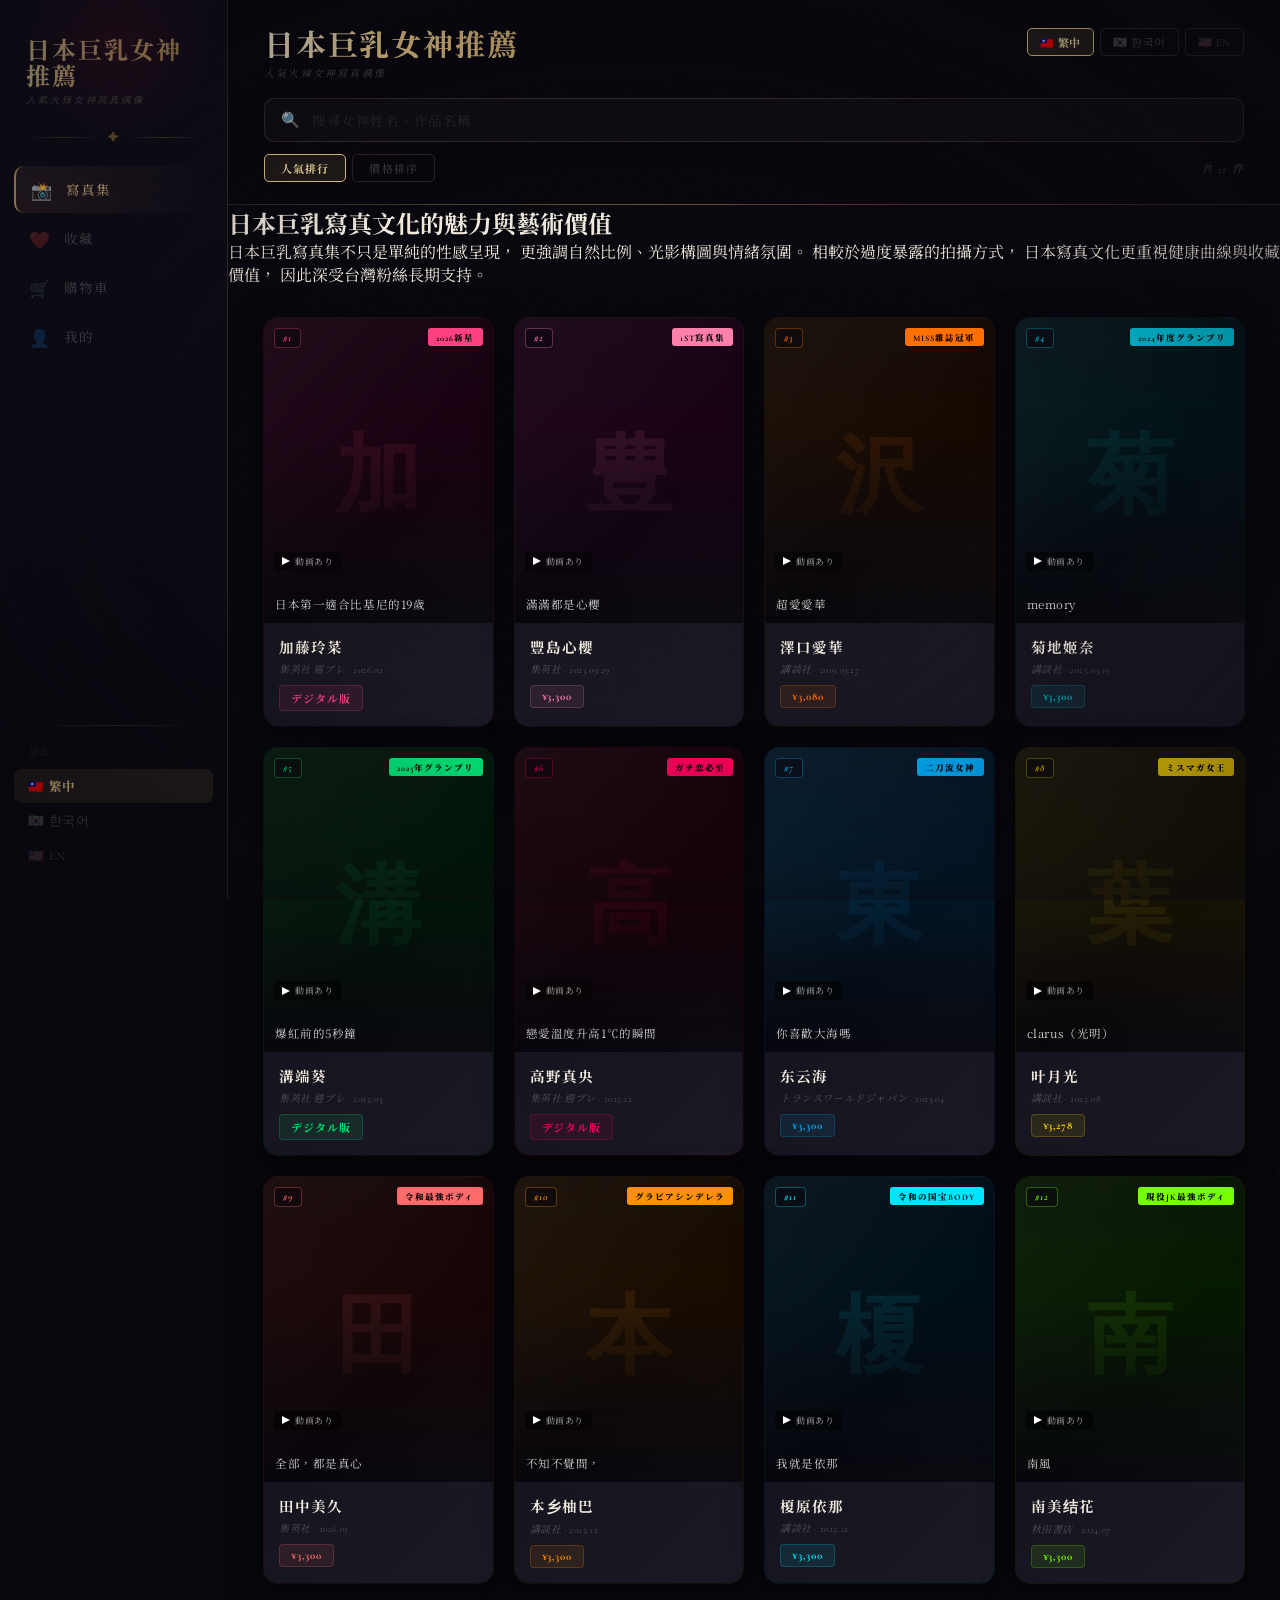
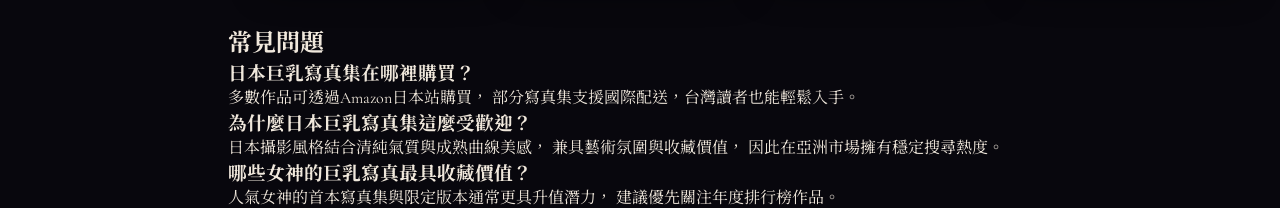
==== gravure_site/index.html @ d5903c80 "Update index.html" ====
<!DOCTYPE html>
<html lang="zh-TW">
<head>
  <meta charset="UTF-8" />
  <meta name="viewport" content="width=device-width, initial-scale=1.0" />
  <title>2026日本巨乳寫真集推薦｜性感曲線與收藏級人氣女神完整解析</title>
  <meta name="description" content="深入解析日本巨乳寫真偶像的性感曲線與攝影風格。精選人氣火辣女神寫真集，包含比基尼造型、限定收藏版與Amazon直購資訊，2026最新推薦。" />
  <meta name="theme-color" content="#08070d" />
  <link rel="preconnect" href="https://fonts.googleapis.com" />
  <link rel="preconnect" href="https://fonts.gstatic.com" crossorigin />
  <link rel="stylesheet" href="css/style.css" />
</head>
<body>

<div class="app-root">

  <!-- ── Sidebar (PC) ──────────────────────────────── -->
  <aside class="app-sidebar" id="sidebar">
    <div class="sidebar-brand">
      <div class="sidebar-logo" id="sb-logo">日本巨乳寫真集推薦2026</div>
      <div class="sidebar-sub"  id="sb-sub">人氣火辣女神寫真偶像</div>
    </div>
    <div class="sidebar-ornament">
      <span class="sidebar-ornament-glyph">✦</span>
    </div>
    <nav class="sidebar-nav" id="sb-nav"></nav>
    <div class="sidebar-divider"></div>
    <div class="sidebar-lang">
      <div class="sidebar-lang-label" id="sb-lang-label">語言</div>
      <div class="sidebar-lang-btns"  id="sb-lang-btns"></div>
    </div>
  </aside>

  <!-- ── Main Column ───────────────────────────────── -->
  <div class="app-main-col">
    <header class="app-header">
      <div class="header-top">
        <div class="header-title-block">
          <h1 class="header-title" id="h-title">2026日本巨乳寫真集深度解析與人氣推薦</h1>
          <p  class="header-sub"   id="h-sub">人氣火辣女神寫真偶像</p>
        </div>
        <div class="header-lang-row" id="h-lang"></div>
      </div>
      <div class="search-box">
        <span class="search-icon">🔍</span>
        <input type="search" id="search-input" class="search-input"
               placeholder="搜尋女神姓名、作品名稱" autocomplete="off" />
        <button class="search-clear" id="search-clear" style="display:none" aria-label="Clear">✕</button>
      </div>
      <div class="sort-row">
        <div class="sort-btns" id="sort-btns"></div>
        <span class="result-count" id="result-count">共 12 件</span>
      </div>
    </header>
    <main>
      <!-- ▼ フェチ解説導入ブロック ▼ -->
      <section class="intro-fetish">
        <h2>日本巨乳寫真文化的魅力與藝術價值</h2>
        <p>
          日本巨乳寫真集不只是單純的性感呈現，
          更強調自然比例、光影構圖與情緒氛圍。
          相較於過度暴露的拍攝方式，
          日本寫真文化更重視健康曲線與收藏價值，
          因此深受台灣粉絲長期支持。
        </p>
      </section>
      <div class="card-grid" id="card-grid"></div>
      <!-- ▼ FAQ SEOブロック ▼ -->
      <section class="faq-section">
        <h2>常見問題</h2>
    
        <h3>日本巨乳寫真集在哪裡購買？</h3>
        <p>
          多數作品可透過Amazon日本站購買，
          部分寫真集支援國際配送，台灣讀者也能輕鬆入手。
        </p>
    
        <h3>為什麼日本巨乳寫真集這麼受歡迎？</h3>
        <p>
          日本攝影風格結合清純氣質與成熟曲線美感，
          兼具藝術氛圍與收藏價值，
          因此在亞洲市場擁有穩定搜尋熱度。
        </p>
    
        <h3>哪些女神的巨乳寫真最具收藏價值？</h3>
        <p>
          人氣女神的首本寫真集與限定版本通常更具升值潛力，
          建議優先關注年度排行榜作品。
        </p>
    
      </section>
    </main>
  </div>

  <!-- ── Tab bar (Mobile) ──────────────────────────── -->
  <nav class="app-tabbar" id="tabbar"></nav>

</div><!-- /.app-root -->


<!-- ── Detail Modal ──────────────────────────────────────────────── -->
<div class="modal-overlay" id="modal-overlay" role="dialog" aria-modal="true">
  <div class="modal-sheet" id="modal-sheet">

    <div class="modal-left" id="modal-left">
      <button class="modal-close-btn" id="modal-close-btn" aria-label="Close">✕</button>
      <div class="modal-handle"><div class="modal-handle-bar"></div></div>
      <div class="modal-hero">
        <div class="modal-hero-fallback" id="modal-hero-fallback">
          <span class="modal-hero-fallback-char" id="modal-hero-fallback-char"></span>
        </div>
        <img class="modal-hero-img" id="modal-hero-img" src="" alt="" />
        <div class="modal-hero-grad"></div>
        <div class="modal-hero-info">
          <div class="modal-tag-badge"  id="modal-tag-badge"></div>
          <div class="modal-title-main" id="modal-title-main"></div>
          <div class="modal-name-sub"   id="modal-name-sub"></div>
        </div>
      </div>
    </div>

    <div class="modal-right" id="modal-right">
      <div class="modal-body-content">
        <div class="modal-accent-line" id="modal-accent-line"></div>
        <div class="cta-area" id="modal-cta"></div>
        <div style="margin:0 0 14px">
          <div class="modal-section-label" id="modal-yt-label-text">📹 幕後花絮影片</div>
          <div class="yt-thumb-card" id="yt-thumb-card" role="button" tabindex="0">
            <img id="yt-thumb-img" src="" alt="YouTube thumbnail" />
            <div class="yt-overlay-dark"></div>
            <div class="yt-play-center">
              <div class="yt-play-circle" id="yt-play-circle">
                <svg width="28" height="28" viewBox="0 0 24 24" fill="white" style="margin-left:4px">
                  <path d="M8 5v14l11-7z"/>
                </svg>
              </div>
            </div>
            <div class="yt-red-badge">
              <svg width="13" height="9" viewBox="0 0 24 17" fill="white">
                <path d="M23.5 2.5s-.3-1.9-1.1-2.7c-1.1-1.1-2.3-1.1-2.8-1.2C16.6-.1 12 0 12 0S7.4-.1 4.4.6C3.9.7 2.7.7 1.6 1.8.8 2.6.5 4.5.5 4.5S.2 6.7.2 8.9v2.1c0 2.2.3 4.4.3 4.4s.3 1.9 1.1 2.7c1.1 1.1 2.5 1.1 3.1 1.2C6.8 19.4 12 19.5 12 19.5s4.6 0 7.6-.8c.5-.1 1.7-.7 2.8-1.8.8-.8 1.1-2.7 1.1-2.7s.3-2.2.3-4.4V7c0-2.2-.3-4.5-.3-4.5zM9.7 13.5V5.4l7.6 4.1-7.6 4z"/>
              </svg>
              ▶ <span id="yt-play-label">再生する</span>
            </div>
            <div class="yt-label-left">📹 メイキング動画</div>
          </div>
        </div>
        <p class="modal-desc" id="modal-desc"></p>
        <div class="details-table" id="modal-details-table"></div>
      </div>
    </div>

  </div>
</div>


<!-- ── YouTube Player Overlay ────────────────────────────────────── -->
<div class="yt-player-overlay" id="yt-player-overlay">
  <div class="yt-player-inner">
    <div class="yt-player-frame" id="yt-player-frame"></div>
  </div>
  <button class="yt-close-btn" id="yt-close-btn">✕ 閉じる</button>
</div>


<!-- ── Scripts: 読み込み順を守る（data → i18n → app） ──────────── -->
<script src="js/data.js"></script>
<script src="js/i18n.js"></script>
<script src="js/app.js"></script>

</body>
</html>
---- gravure_site/css/style.css ----
/* ══════════════════════════════════════════════════════════════════
   GRAVURE COLLECTION — Luxe Sensual Design System
   Aesthetic: Deep Crimson × Obsidian × Champagne Gold
   Tone: High-fashion editorial, velvet dark, breathable tension
   ══════════════════════════════════════════════════════════════════ */

/* ── Google Fonts ──────────────────────────────────────────────────── */
@import url('https://fonts.googleapis.com/css2?family=Cormorant+Garamond:ital,wght@0,300;0,400;0,600;0,700;1,300;1,400;1,600&family=Noto+Serif+TC:wght@300;400;700;900&family=Noto+Sans+KR:wght@300;400;700;900&family=Playfair+Display:ital,wght@0,400;0,700;1,400;1,700&display=swap');

/* ── Design Tokens ─────────────────────────────────────────────────── */
:root {
  /* Core palette */
  --obsidian:    #08070d;
  --void:        #0c0b12;
  --ink:         #111019;
  --ink-lift:    #16141f;
  --velvet:      #1a0a1c;

  /* Gold spectrum */
  --gold-dim:    #6b5530;
  --gold:        #c9a96e;
  --gold-bright: #e8c98a;
  --gold-hot:    #f5dfa0;
  --champagne:   #fef3dc;

  /* Crimson accent */
  --crimson-deep: #5c0a1e;
  --crimson:      #a01832;
  --rose:         #c8254a;
  --blush:        #e03060;

  /* Text */
  --text-primary:   #f0e8dc;
  --text-secondary: rgba(240,232,220,.58);
  --text-muted:     rgba(240,232,220,.28);
  --text-ghost:     rgba(240,232,220,.12);

  /* Surfaces */
  --surface-1: rgba(255,255,255,.028);
  --surface-2: rgba(255,255,255,.05);
  --surface-3: rgba(255,255,255,.08);

  /* Borders */
  --border-gold:   rgba(201,169,110,.18);
  --border-bright: rgba(201,169,110,.45);

  /* Sidebar */
  --sidebar-w: 228px;

  /* Motion */
  --ease-silk: cubic-bezier(.22,1,.36,1);
  --ease-snap: cubic-bezier(.4,0,.2,1);
  --t-fast:   .18s;
  --t-mid:    .32s;
  --t-slow:   .56s;
}

/* ── Reset ─────────────────────────────────────────────────────────── */
*, *::before, *::after { box-sizing: border-box; margin: 0; padding: 0; }
html { scroll-behavior: smooth; -webkit-text-size-adjust: 100%; }
body {
  min-height: 100dvh;
  background: var(--obsidian);
  color: var(--text-primary);
  font-family: 'Cormorant Garamond', 'Noto Serif TC', serif;
  overflow-x: hidden;
  cursor: default;
}
a  { color: inherit; text-decoration: none; }
button { cursor: pointer; border: none; background: none; font: inherit; color: inherit; }
img { display: block; max-width: 100%; }

/* ── Grain & Atmosphere ────────────────────────────────────────────── */
body::before {
  content: '';
  position: fixed; inset: 0; z-index: 9998; pointer-events: none;
  background-image: url("data:image/svg+xml,%3Csvg xmlns='http://www.w3.org/2000/svg' width='300' height='300'%3E%3Cfilter id='n'%3E%3CfeTurbulence type='fractalNoise' baseFrequency='0.75' numOctaves='4' stitchTiles='stitch'/%3E%3C/filter%3E%3Crect width='100%25' height='100%25' filter='url(%23n)' opacity='0.035'/%3E%3C/svg%3E");
  opacity: .5;
}

/* Ambient vignette */
body::after {
  content: '';
  position: fixed; inset: 0; z-index: 9997; pointer-events: none;
  background: radial-gradient(ellipse 80% 80% at 50% 50%, transparent 40%, rgba(8,7,13,.7) 100%);
}

/* ── Scrollbar ─────────────────────────────────────────────────────── */
::-webkit-scrollbar { width: 4px; }
::-webkit-scrollbar-track { background: var(--obsidian); }
::-webkit-scrollbar-thumb { background: var(--gold-dim); border-radius: 2px; }
::-webkit-scrollbar-thumb:hover { background: var(--gold); }

/* ════════════════════════════════════════════════════════════════════
   LAYOUT
   ════════════════════════════════════════════════════════════════════ */
.app-root {
  display: flex;
  min-height: 100dvh;
}

/* ── Sidebar ────────────────────────────────────────────────────────── */
.app-sidebar {
  width: var(--sidebar-w);
  flex-shrink: 0;
  position: sticky; top: 0; height: 100dvh;
  display: flex; flex-direction: column;
  background: linear-gradient(180deg, #0e0c18 0%, var(--obsidian) 100%);
  border-right: 1px solid var(--border-gold);
  padding: 36px 0 28px;
  z-index: 100;
  overflow: hidden;
}

/* Sidebar glow */
.app-sidebar::before {
  content: '';
  position: absolute; top: -60px; left: 50%; transform: translateX(-50%);
  width: 200px; height: 200px;
  background: radial-gradient(ellipse, rgba(160,24,50,.18) 0%, transparent 70%);
  pointer-events: none;
}

.sidebar-brand { padding: 0 26px 0; margin-bottom: 4px; }

.sidebar-logo {
  font-size: 24px; font-weight: 700;
  letter-spacing: .08em;
  background: linear-gradient(135deg, var(--gold-hot) 0%, var(--gold) 60%, var(--gold-dim) 100%);
  -webkit-background-clip: text; -webkit-text-fill-color: transparent; background-clip: text;
  line-height: 1.1;
}

.sidebar-sub {
  font-size: 9.5px; letter-spacing: .2em; text-transform: uppercase;
  color: var(--text-muted);
  font-family: 'Cormorant Garamond', serif; font-style: italic;
  margin-top: 5px;
}

.sidebar-ornament {
  display: flex; align-items: center; gap: 8px;
  padding: 0 26px; margin: 20px 0 22px;
  color: var(--gold-dim);
}
.sidebar-ornament::before,
.sidebar-ornament::after {
  content: ''; flex: 1; height: 1px;
  background: linear-gradient(to right, transparent, var(--gold-dim), transparent);
  opacity: .6;
}
.sidebar-ornament-glyph { font-size: 11px; flex-shrink: 0; }

.sidebar-nav {
  display: flex; flex-direction: column; gap: 2px;
  padding: 0 14px; flex: 1;
}

.sidebar-nav-item {
  display: flex; align-items: center; gap: 12px;
  padding: 11px 14px; border-radius: 10px;
  font-size: 13.5px; letter-spacing: .06em;
  color: var(--text-muted);
  transition: background var(--t-fast) var(--ease-snap),
              color var(--t-fast) var(--ease-snap),
              transform var(--t-fast) var(--ease-snap);
  position: relative; overflow: hidden;
}
.sidebar-nav-item::before {
  content: '';
  position: absolute; inset: 0;
  background: linear-gradient(90deg, var(--rose), transparent);
  opacity: 0;
  transition: opacity var(--t-mid) var(--ease-snap);
}
.sidebar-nav-item:hover { color: var(--text-primary); transform: translateX(3px); }
.sidebar-nav-item:hover::before { opacity: .06; }
.sidebar-nav-item.active {
  color: var(--gold-bright);
  background: linear-gradient(90deg, rgba(201,169,110,.1) 0%, transparent 100%);
  border-left: 2px solid var(--gold);
}
.sidebar-nav-item.active::before { opacity: .04; }
.sidebar-nav-icon { font-size: 17px; width: 24px; text-align: center; }

.sidebar-divider {
  height: 1px; margin: 0 26px 20px;
  background: linear-gradient(to right, transparent, var(--border-gold), transparent);
}

.sidebar-lang { padding: 0 14px; }
.sidebar-lang-label {
  padding: 0 14px 10px;
  font-size: 9px; letter-spacing: .2em; text-transform: uppercase;
  color: var(--text-ghost); font-family: 'Cormorant Garamond', serif; font-style: italic;
}
.sidebar-lang-btns { display: flex; flex-direction: column; gap: 2px; }
.sidebar-lang-btn {
  padding: 8px 14px; border-radius: 8px; text-align: left;
  font-size: 12.5px; letter-spacing: .06em; color: var(--text-muted);
  transition: background var(--t-fast) var(--ease-snap), color var(--t-fast) var(--ease-snap);
}
.sidebar-lang-btn:hover { background: var(--surface-2); color: var(--text-primary); }
.sidebar-lang-btn.active {
  background: rgba(201,169,110,.12);
  color: var(--gold-bright); font-weight: 700;
}

/* ── Main Column ────────────────────────────────────────────────────── */
.app-main-col {
  flex: 1; min-width: 0;
  display: flex; flex-direction: column;
}

/* ── Header ─────────────────────────────────────────────────────────── */
.app-header {
  position: sticky; top: 0; z-index: 50;
  padding: 28px 36px 22px;
  background: rgba(8,7,13,.88);
  backdrop-filter: blur(24px) saturate(1.4);
  -webkit-backdrop-filter: blur(24px) saturate(1.4);
  border-bottom: 1px solid var(--border-gold);
}

/* Header shimmer line */
.app-header::after {
  content: '';
  position: absolute; bottom: -1px; left: 0; right: 0; height: 1px;
  background: linear-gradient(to right, transparent 0%, var(--gold) 40%, var(--rose) 60%, transparent 100%);
  opacity: .35;
}

.header-top {
  display: flex; align-items: flex-start; justify-content: space-between; gap: 20px;
  margin-bottom: 18px;
}

.header-title-block {}

.header-title {
  font-size: 30px; font-weight: 700; line-height: 1;
  letter-spacing: .06em;
  background: linear-gradient(135deg, var(--champagne) 0%, var(--gold-bright) 45%, var(--gold) 100%);
  -webkit-background-clip: text; -webkit-text-fill-color: transparent; background-clip: text;
}

.header-sub {
  margin-top: 7px; font-size: 10px; letter-spacing: .22em; text-transform: uppercase;
  color: var(--text-muted); font-style: italic;
}

/* Lang switcher */
.header-lang-row { display: flex; gap: 6px; flex-shrink: 0; }
.lang-btn {
  padding: 5px 12px; border-radius: 5px; font-size: 11px; letter-spacing: .05em;
  border: 1px solid var(--border-gold);
  color: var(--text-muted);
  transition: all var(--t-fast) var(--ease-snap);
}
.lang-btn:hover { border-color: var(--gold); color: var(--text-primary); }
.lang-btn.active {
  background: rgba(201,169,110,.14);
  border-color: var(--gold-bright);
  color: var(--gold-hot); font-weight: 700;
}

/* Search */
.search-wrap { position: relative; }
.search-box {
  display: flex; align-items: center; gap: 12px;
  background: var(--surface-1);
  border: 1px solid var(--border-gold);
  border-radius: 10px; padding: 11px 16px;
  transition: border-color var(--t-mid) var(--ease-snap),
              box-shadow var(--t-mid) var(--ease-snap);
}
.search-box:focus-within {
  border-color: var(--gold);
  box-shadow: 0 0 0 1px rgba(201,169,110,.1), 0 4px 20px rgba(160,24,50,.12);
}
.search-icon { color: var(--gold-dim); font-size: 15px; flex-shrink: 0; }
.search-input {
  flex: 1; background: none; border: none; outline: none;
  font-size: 13.5px; color: var(--text-primary);
  letter-spacing: .04em;
}
.search-input::placeholder { color: var(--text-ghost); }
.search-clear {
  width: 20px; height: 20px; border-radius: 50%;
  display: flex; align-items: center; justify-content: center;
  font-size: 10px; color: var(--text-muted);
  background: var(--surface-2);
  transition: background var(--t-fast) var(--ease-snap), color var(--t-fast) var(--ease-snap);
  flex-shrink: 0;
}
.search-clear:hover { background: var(--surface-3); color: var(--text-primary); }

/* Sort row */
.sort-row {
  display: flex; align-items: center; justify-content: space-between;
  margin-top: 12px;
}
.sort-btns { display: flex; gap: 6px; }
.sort-btn {
  padding: 5px 16px; border-radius: 5px; font-size: 11px; letter-spacing: .1em;
  border: 1px solid var(--border-gold); color: var(--text-muted);
  transition: all var(--t-fast) var(--ease-snap);
}
.sort-btn:hover { border-color: var(--gold); color: var(--text-primary); }
.sort-btn.active {
  background: rgba(201,169,110,.12);
  border-color: var(--gold-bright);
  color: var(--gold-hot); font-weight: 700;
}
.result-count {
  font-size: 11px; color: var(--text-muted);
  letter-spacing: .12em; font-style: italic;
}

/* ════════════════════════════════════════════════════════════════════
   CARD GRID
   ════════════════════════════════════════════════════════════════════ */
.card-grid {
  display: grid;
  grid-template-columns: repeat(auto-fill, minmax(185px, 1fr));
  gap: 22px;
  padding: 32px 36px 40px;
}

/* ── Card ────────────────────────────────────────────────────────────── */
.card {
  border-radius: 14px; overflow: hidden;
  background: var(--ink-lift);
  cursor: pointer;
  position: relative;
  transition: transform var(--t-mid) var(--ease-silk),
              box-shadow var(--t-mid) var(--ease-silk);
  /* Default glow applied via JS per-accent */
}

/* Card shimmer border */
.card::before {
  content: '';
  position: absolute; inset: 0; border-radius: 14px; z-index: 3;
  background: linear-gradient(135deg, rgba(255,255,255,.04) 0%, transparent 50%, rgba(255,255,255,.02) 100%);
  pointer-events: none;
}

.card:hover { transform: translateY(-6px) scale(1.012); }

/* ── Card Image area ─────────────────────────────────────────────────── */
.card-img {
  position: relative; aspect-ratio: 3/4; overflow: hidden;
}
.card-img-bg {
  position: absolute; inset: 0;
  display: flex; align-items: center; justify-content: center;
}
.card-fallback-char {
  font-size: 86px; font-weight: 900; font-family: 'Playfair Display', serif;
  opacity: .1; user-select: none; line-height: 1;
  transition: opacity var(--t-slow) var(--ease-silk);
}
.card:hover .card-fallback-char { opacity: .16; }

.card-cover {
  position: absolute; inset: 0;
  width: 100%; height: 100%;
  object-fit: cover; object-position: center top;
  opacity: 0; transition: opacity .6s var(--ease-silk), transform var(--t-slow) var(--ease-silk);
}
.card-cover.loaded { opacity: 1; }
.card:hover .card-cover.loaded { transform: scale(1.04); }

/* Multi-layer gradient for sensual depth */
.card-grad {
  position: absolute; inset: 0; z-index: 1;
  background:
    linear-gradient(to top, rgba(8,7,13,.96) 0%, rgba(8,7,13,.6) 30%, rgba(8,7,13,.1) 60%, transparent 100%),
    linear-gradient(to bottom, rgba(8,7,13,.3) 0%, transparent 30%);
}

/* Hover overlay — color breathe */
.card-hover-veil {
  position: absolute; inset: 0; z-index: 2;
  opacity: 0;
  transition: opacity var(--t-mid) var(--ease-silk);
  /* background set via JS with accent color */
}
.card:hover .card-hover-veil { opacity: 1; }

/* Rank badge */
.card-rank {
  position: absolute; top: 10px; left: 10px; z-index: 4;
  font-size: 10px; letter-spacing: .1em;
  padding: 3px 8px; border-radius: 4px;
  font-family: 'Cormorant Garamond', serif; font-weight: 600; font-style: italic;
  backdrop-filter: blur(10px);
  background: rgba(8,7,13,.55);
}

/* Tag */
.card-tag {
  position: absolute; top: 10px; right: 10px; z-index: 4;
  font-size: 8.5px; letter-spacing: .12em;
  padding: 3px 8px; border-radius: 3px;
  color: #000; font-weight: 900; text-transform: uppercase;
}

/* YT badge */
.card-yt-badge {
  position: absolute; bottom: 52px; left: 10px; z-index: 4;
  display: flex; align-items: center; gap: 5px;
  font-size: 9px; color: rgba(255,255,255,.65);
  background: rgba(0,0,0,.5); backdrop-filter: blur(8px);
  padding: 3px 8px; border-radius: 4px; letter-spacing: .06em;
}

/* Title on image */
.card-title-text {
  position: absolute; bottom: 10px; left: 11px; right: 11px; z-index: 4;
  font-size: 11.5px; line-height: 1.38; letter-spacing: .05em;
  color: rgba(255,255,255,.82);
  text-shadow: 0 1px 10px rgba(0,0,0,.95), 0 0 30px rgba(0,0,0,.7);
}

/* ── Card Body ───────────────────────────────────────────────────────── */
.card-body { padding: 13px 15px 15px; }
.card-name {
  font-size: 14.5px; font-weight: 700; letter-spacing: .07em;
  color: var(--text-primary); margin-bottom: 4px;
}
.card-meta {
  font-size: 10px; color: var(--text-muted); letter-spacing: .06em;
  margin-bottom: 9px; font-style: italic;
}
.card-price {
  display: inline-block; font-size: 11px; font-weight: 700;
  letter-spacing: .09em; padding: 4px 11px; border-radius: 4px;
}

/* No results */
.no-results {
  grid-column: 1 / -1; text-align: center; padding: 100px 0;
  color: var(--text-ghost); font-size: 15px; letter-spacing: .12em; font-style: italic;
}

/* ── Tab bar ─────────────────────────────────────────────────────────── */
.app-tabbar {
  display: none;
  position: fixed; bottom: 0; left: 0; right: 0; z-index: 200;
  background: rgba(8,7,13,.94);
  backdrop-filter: blur(24px);
  border-top: 1px solid var(--border-gold);
  padding: 8px 0 max(10px, env(safe-area-inset-bottom, 0));
}
.tab-btn {
  flex: 1; display: flex; flex-direction: column; align-items: center; gap: 3px;
  padding: 4px 0; color: var(--text-ghost);
  transition: color var(--t-fast) var(--ease-snap);
}
.tab-btn.active { color: var(--gold-bright); }
.tab-icon { font-size: 21px; line-height: 1; }
.tab-label { font-size: 10px; letter-spacing: .06em; }

/* ════════════════════════════════════════════════════════════════════
   DETAIL MODAL
   ════════════════════════════════════════════════════════════════════ */
.modal-overlay {
  position: fixed; inset: 0; z-index: 500;
  background: rgba(4,3,8,.82);
  backdrop-filter: blur(14px) saturate(1.2);
  -webkit-backdrop-filter: blur(14px) saturate(1.2);
  display: flex; align-items: flex-end; justify-content: center;
  opacity: 0; pointer-events: none;
  transition: opacity var(--t-mid) var(--ease-snap);
}
.modal-overlay.open { opacity: 1; pointer-events: all; }

.modal-sheet {
  width: 100%; max-width: 940px; max-height: 93dvh;
  background: linear-gradient(160deg, #12101e 0%, var(--ink) 100%);
  border-radius: 22px 22px 0 0;
  display: grid; grid-template-columns: 1fr;
  overflow: hidden;
  transform: translateY(50px);
  transition: transform .4s var(--ease-silk);
  /* border applied via JS */
}
.modal-overlay.open .modal-sheet { transform: translateY(0); }

/* PC layout */
@media (min-width: 700px) {
  .modal-overlay { align-items: center; }
  .modal-sheet {
    grid-template-columns: 310px 1fr;
    max-height: 90dvh;
    border-radius: 18px;
    transform: scale(.93) translateY(20px);
  }
  .modal-overlay.open .modal-sheet { transform: scale(1) translateY(0); }
  .modal-handle { display: none !important; }
}

/* ── Modal Left (Hero) ────────────────────────────────────────────────── */
.modal-left { position: relative; min-height: 280px; }
.modal-handle {
  position: absolute; top: 10px; left: 50%; transform: translateX(-50%);
  z-index: 10;
}
.modal-handle-bar {
  width: 44px; height: 4px; border-radius: 2px;
  background: rgba(255,255,255,.15);
}

.modal-hero { position: absolute; inset: 0; overflow: hidden; }

.modal-hero-fallback {
  position: absolute; inset: 0;
  display: flex; align-items: center; justify-content: center;
}
.modal-hero-fallback-char {
  font-size: 140px; font-family: 'Playfair Display', serif; font-weight: 900;
  opacity: .07; user-select: none; line-height: 1;
}
.modal-hero-img {
  position: absolute; inset: 0;
  width: 100%; height: 100%;
  object-fit: cover; object-position: center top;
  transition: opacity .6s var(--ease-silk);
}
.modal-hero-grad {
  position: absolute; inset: 0;
  background:
    linear-gradient(to top, rgba(12,11,18,1) 0%, rgba(12,11,18,.55) 35%, rgba(12,11,18,.1) 65%, transparent 100%),
    linear-gradient(to right, rgba(12,11,18,.5) 0%, transparent 50%);
}

/* Side crimson glow */
.modal-hero::after {
  content: '';
  position: absolute; bottom: 0; left: 0;
  width: 120px; height: 200px;
  background: radial-gradient(ellipse at bottom left, var(--crimson) 0%, transparent 70%);
  opacity: .15; pointer-events: none;
}

.modal-hero-info {
  position: absolute; bottom: 18px; left: 18px; right: 18px; z-index: 5;
}
.modal-tag-badge {
  display: inline-block; font-size: 9.5px; font-weight: 900;
  letter-spacing: .14em; padding: 4px 11px; border-radius: 3px;
  color: #000; margin-bottom: 11px; text-transform: uppercase;
}
.modal-title-main {
  font-size: 21px; font-weight: 700; line-height: 1.3;
  color: #fff; letter-spacing: .05em; margin-bottom: 7px;
}
.modal-name-sub { font-size: 13px; color: rgba(255,255,255,.6); letter-spacing: .07em; }

/* Close btn */
.modal-close-btn {
  position: absolute; top: 14px; right: 14px; z-index: 20;
  width: 34px; height: 34px; border-radius: 50%;
  background: rgba(0,0,0,.65); backdrop-filter: blur(10px);
  display: flex; align-items: center; justify-content: center;
  font-size: 14px; color: rgba(255,255,255,.6);
  border: 1px solid rgba(255,255,255,.1);
  transition: background var(--t-fast) var(--ease-snap), color var(--t-fast) var(--ease-snap),
              border-color var(--t-fast) var(--ease-snap);
}
.modal-close-btn:hover { background: rgba(160,24,50,.5); border-color: rgba(200,37,74,.4); color: #fff; }

/* ── Modal Right (Content) ────────────────────────────────────────────── */
.modal-right { overflow-y: auto; max-height: 60dvh; }
@media (min-width: 700px) { .modal-right { max-height: 90dvh; } }

.modal-body-content { padding: 0 0 28px; }

/* Accent top stripe */
.modal-accent-line { height: 2px; }

/* CTA area */
.cta-area { padding: 18px 18px 14px; display: flex; flex-direction: column; gap: 10px; }

.btn-amazon {
  display: flex; align-items: center; gap: 11px;
  padding: 14px 18px; border-radius: 11px;
  background: linear-gradient(135deg, #ff9900 0%, #e07700 100%);
  font-size: 13.5px; font-weight: 700; letter-spacing: .04em; color: #000;
  box-shadow: 0 4px 20px rgba(255,153,0,.22);
  transition: filter var(--t-fast) var(--ease-snap), transform var(--t-fast) var(--ease-snap),
              box-shadow var(--t-fast) var(--ease-snap);
}
.btn-amazon:hover {
  filter: brightness(1.08);
  transform: translateY(-2px);
  box-shadow: 0 8px 28px rgba(255,153,0,.35);
}

.btn-yt-link {
  display: flex; align-items: center; gap: 11px;
  padding: 12px 18px; border-radius: 11px;
  border: 1px solid rgba(255,40,40,.28);
  font-size: 13px; letter-spacing: .04em; color: var(--text-secondary);
  transition: background var(--t-fast) var(--ease-snap), border-color var(--t-fast) var(--ease-snap);
  cursor: pointer;
}
.btn-yt-link:hover { background: rgba(255,40,40,.08); border-color: rgba(255,40,40,.5); }

/* Section label */
.modal-section-label {
  font-size: 9.5px; letter-spacing: .2em; text-transform: uppercase;
  color: var(--text-muted); font-style: italic;
  padding: 0 18px; margin-bottom: 9px;
}

/* YT Thumbnail */
.yt-thumb-card {
  position: relative; aspect-ratio: 16/9; overflow: hidden;
  border-radius: 11px; cursor: pointer; margin: 0 18px;
  border: 1px solid rgba(255,255,255,.06);
}
.yt-thumb-card img {
  width: 100%; height: 100%; object-fit: cover;
  transition: transform .45s var(--ease-silk);
}
.yt-thumb-card:hover img { transform: scale(1.05); }
.yt-overlay-dark { position: absolute; inset: 0; background: rgba(0,0,0,.38); }
.yt-play-center {
  position: absolute; inset: 0;
  display: flex; align-items: center; justify-content: center;
}
.yt-play-circle {
  width: 56px; height: 56px; border-radius: 50%;
  display: flex; align-items: center; justify-content: center;
  background: rgba(0,0,0,.55); backdrop-filter: blur(10px);
  transition: transform var(--t-fast) var(--ease-snap),
              box-shadow var(--t-fast) var(--ease-snap);
}
.yt-thumb-card:hover .yt-play-circle { transform: scale(1.12); }
.yt-red-badge {
  position: absolute; top: 8px; right: 9px;
  display: flex; align-items: center; gap: 5px;
  background: rgba(0,0,0,.65); backdrop-filter: blur(8px);
  padding: 4px 9px; border-radius: 4px;
  font-size: 10px; color: rgba(255,255,255,.8); letter-spacing: .07em;
}
.yt-label-left {
  position: absolute; bottom: 9px; left: 10px;
  font-size: 10px; color: rgba(255,255,255,.7);
  background: rgba(0,0,0,.55); padding: 3px 9px; border-radius: 4px; letter-spacing: .06em;
}

/* Description */
.modal-desc {
  margin: 14px 18px;
  font-size: 13.5px; line-height: 1.82;
  color: var(--text-secondary); letter-spacing: .04em;
}

/* Details table */
.details-table {
  margin: 0 18px;
  border-radius: 10px; overflow: hidden;
  border: 1px solid rgba(201,169,110,.1);
}
.detail-row {
  display: flex; padding: 11px 15px; gap: 14px;
  border-bottom: 1px solid rgba(201,169,110,.07);
  transition: background var(--t-fast) var(--ease-snap);
}
.detail-row:hover { background: var(--surface-1); }
.detail-label {
  width: 96px; flex-shrink: 0;
  font-size: 10px; letter-spacing: .14em; text-transform: uppercase;
  color: var(--gold-dim); font-style: italic; padding-top: 1px;
}
.detail-value {
  font-size: 13.5px; color: var(--text-primary); letter-spacing: .04em; flex: 1;
}

/* ════════════════════════════════════════════════════════════════════
   YOUTUBE PLAYER OVERLAY
   ════════════════════════════════════════════════════════════════════ */
.yt-player-overlay {
  position: fixed; inset: 0; z-index: 1000;
  background: rgba(4,3,8,.95);
  backdrop-filter: blur(20px);
  display: flex; flex-direction: column; align-items: center; justify-content: center;
  opacity: 0; pointer-events: none;
  transition: opacity var(--t-mid) var(--ease-snap);
}
.yt-player-overlay.open { opacity: 1; pointer-events: all; }

.yt-player-inner {
  width: min(94vw, 980px); aspect-ratio: 16 / 9;
  border-radius: 14px; overflow: hidden;
  box-shadow: 0 30px 100px rgba(0,0,0,.9), 0 0 0 1px rgba(201,169,110,.12);
}
.yt-player-frame { width: 100%; height: 100%; }

.yt-close-btn {
  margin-top: 22px; padding: 11px 28px; border-radius: 8px;
  background: var(--surface-2); border: 1px solid var(--border-gold);
  font-size: 12.5px; letter-spacing: .12em; color: var(--text-muted);
  transition: background var(--t-fast) var(--ease-snap),
              color var(--t-fast) var(--ease-snap),
              border-color var(--t-fast) var(--ease-snap);
}
.yt-close-btn:hover { background: var(--surface-3); color: var(--text-primary); border-color: var(--gold); }

/* ════════════════════════════════════════════════════════════════════
   ANIMATIONS
   ════════════════════════════════════════════════════════════════════ */
@keyframes fadeInUp {
  from { opacity: 0; transform: translateY(22px); }
  to   { opacity: 1; transform: translateY(0); }
}

@keyframes pulseGlow {
  0%, 100% { opacity: .6; }
  50% { opacity: 1; }
}

/* ════════════════════════════════════════════════════════════════════
   RESPONSIVE — Mobile
   ════════════════════════════════════════════════════════════════════ */
@media (max-width: 767px) {
  .app-sidebar { display: none; }
  .app-tabbar  { display: flex; }
  .app-header  { padding: 16px 16px 13px; }
  .header-title { font-size: 24px; }
  .header-top   { margin-bottom: 13px; }
  .card-grid {
    grid-template-columns: repeat(2, 1fr);
    gap: 13px; padding: 16px 16px 80px;
  }
}

@media (max-width: 400px) {
  .card-grid { grid-template-columns: repeat(2, 1fr); gap: 10px; padding: 12px 12px 80px; }
}
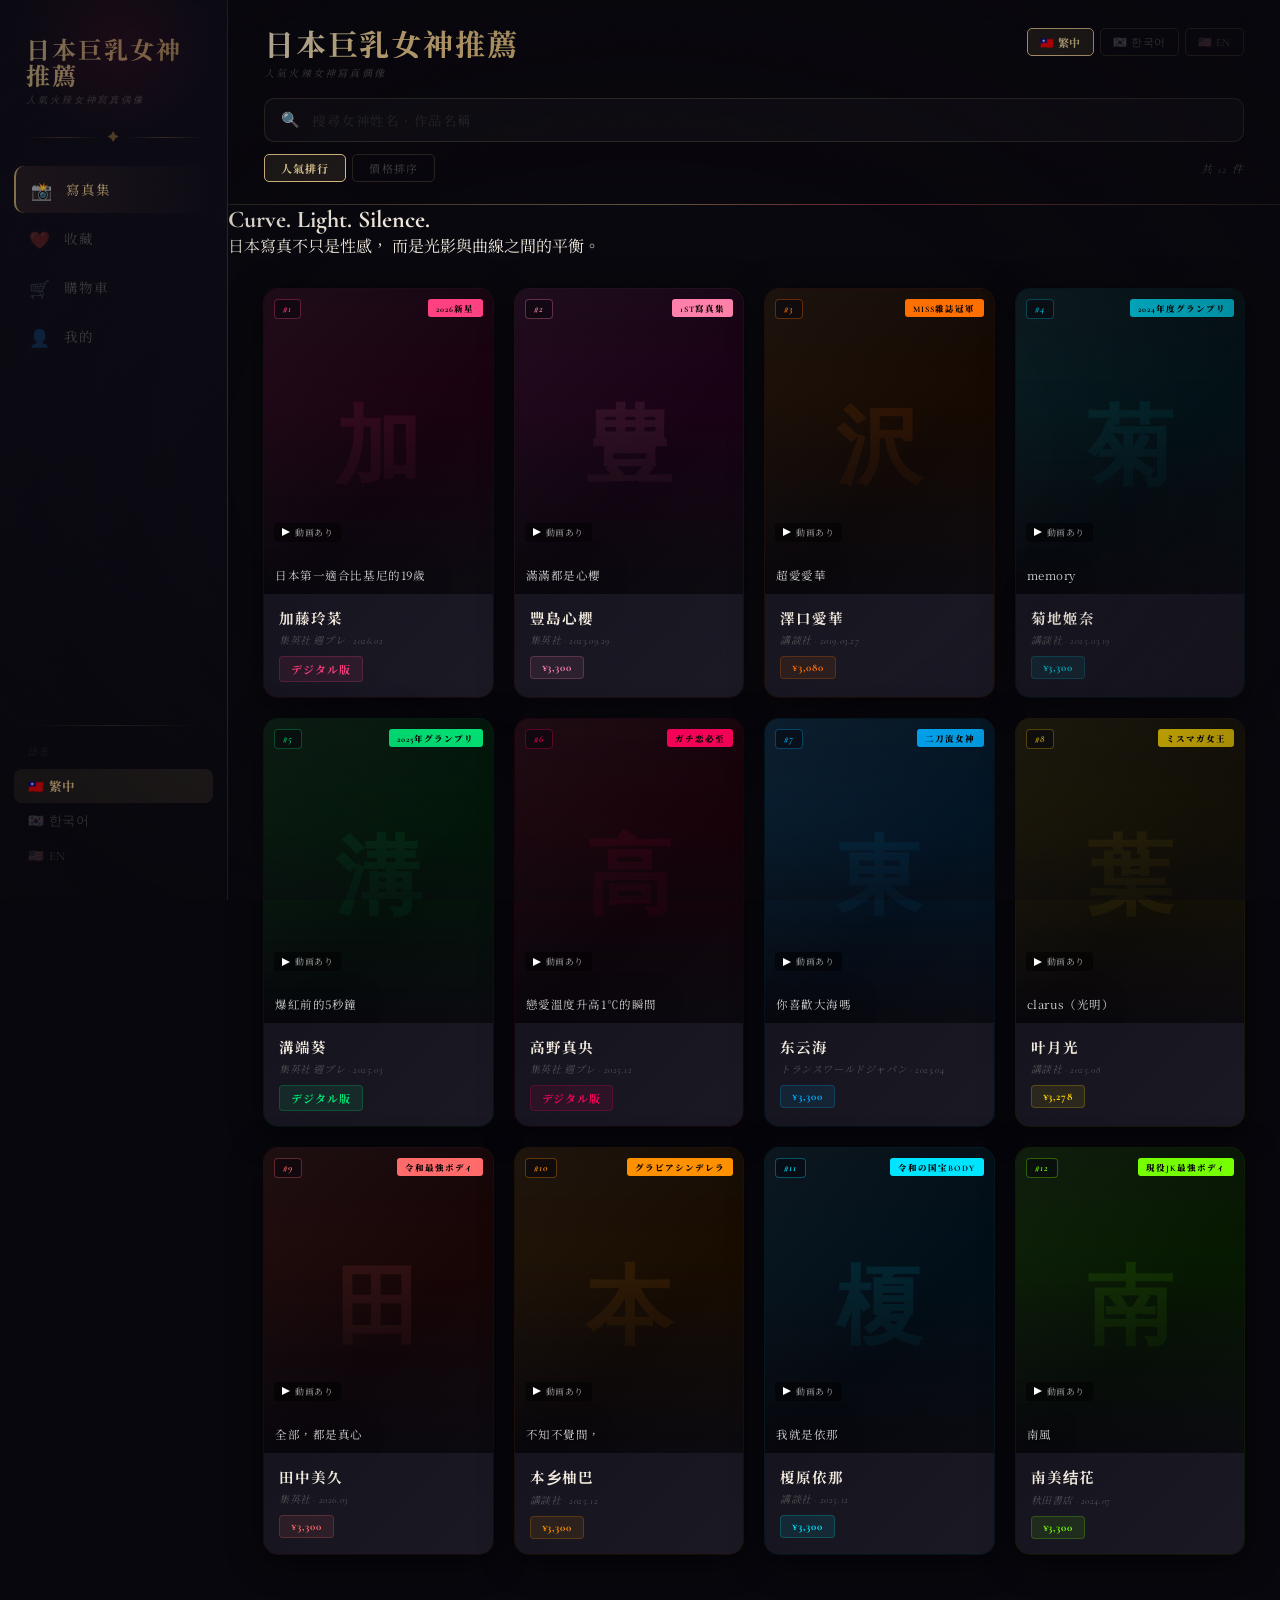
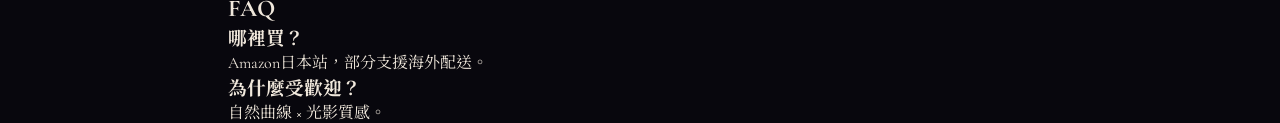
==== commit cf299ce8: "Update index.html" ====
--- a/gravure_site/index.html
+++ b/gravure_site/index.html
@@ -55,39 +55,22 @@
     <main>
       <!-- ▼ フェチ解説導入ブロック ▼ -->
       <section class="intro-fetish">
-        <h2>日本巨乳寫真文化的魅力與藝術價值</h2>
+        <h2>Curve. Light. Silence.</h2>
         <p>
-          日本巨乳寫真集不只是單純的性感呈現，
-          更強調自然比例、光影構圖與情緒氛圍。
-          相較於過度暴露的拍攝方式，
-          日本寫真文化更重視健康曲線與收藏價值，
-          因此深受台灣粉絲長期支持。
+          日本寫真不只是性感，
+          而是光影與曲線之間的平衡。
         </p>
       </section>
       <div class="card-grid" id="card-grid"></div>
       <!-- ▼ FAQ SEOブロック ▼ -->
       <section class="faq-section">
-        <h2>常見問題</h2>
-    
-        <h3>日本巨乳寫真集在哪裡購買？</h3>
-        <p>
-          多數作品可透過Amazon日本站購買，
-          部分寫真集支援國際配送，台灣讀者也能輕鬆入手。
-        </p>
-    
-        <h3>為什麼日本巨乳寫真集這麼受歡迎？</h3>
-        <p>
-          日本攝影風格結合清純氣質與成熟曲線美感，
-          兼具藝術氛圍與收藏價值，
-          因此在亞洲市場擁有穩定搜尋熱度。
-        </p>
-    
-        <h3>哪些女神的巨乳寫真最具收藏價值？</h3>
-        <p>
-          人氣女神的首本寫真集與限定版本通常更具升值潛力，
-          建議優先關注年度排行榜作品。
-        </p>
-    
+        <h2>FAQ</h2>
+      
+        <h3>哪裡買？</h3>
+        <p>Amazon日本站，部分支援海外配送。</p>
+      
+        <h3>為什麼受歡迎？</h3>
+        <p>自然曲線 × 光影質感。</p>
       </section>
     </main>
   </div>
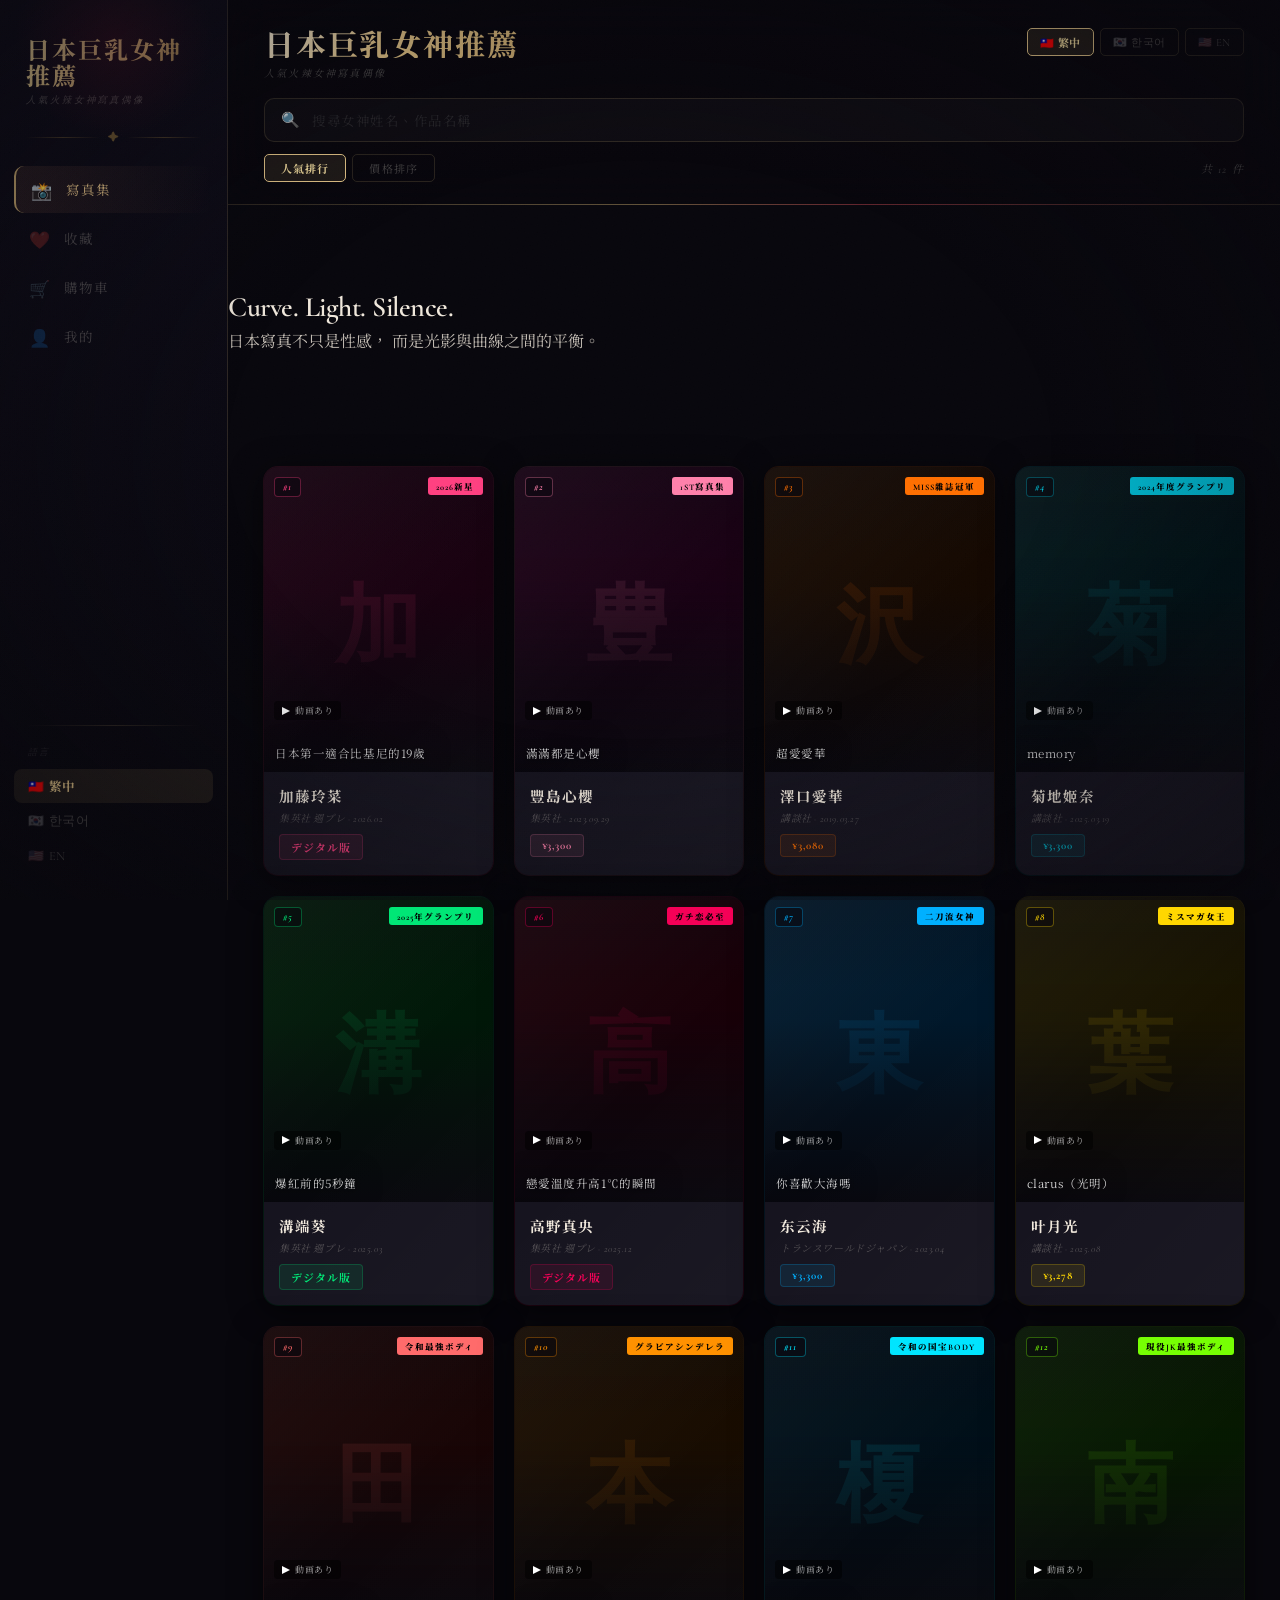
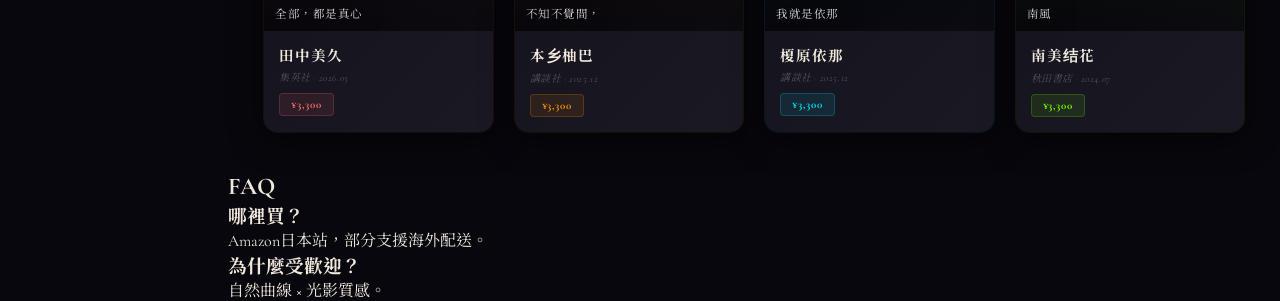
==== commit f414b28a: "Update index.html" ====
--- a/gravure_site/index.html
+++ b/gravure_site/index.html
@@ -8,7 +8,8 @@
   <meta name="theme-color" content="#08070d" />
   <link rel="preconnect" href="https://fonts.googleapis.com" />
   <link rel="preconnect" href="https://fonts.gstatic.com" crossorigin />
-  <link rel="stylesheet" href="css/style.css" />
+  <link rel="stylesheet" href="css/style.css" /> 
+  <link href="https://fonts.googleapis.com/css2?family=Inter:wght@400;500;600;700&family=Noto+Sans+TC:wght@400;500;600;700&display=swap" rel="stylesheet">
 </head>
 <body>
 
--- a/gravure_site/css/style.css
+++ b/gravure_site/css/style.css
@@ -210,6 +210,23 @@
 .app-main-col {
   flex: 1; min-width: 0;
   display: flex; flex-direction: column;
+}
+
+.intro-fetish {
+  margin: 80px 0;
+  max-width: 720px;
+  line-height: 1.6;
+}
+
+.intro-fetish h2 {
+  font-size: 28px;
+  font-weight: 600;
+  letter-spacing: -0.5px;
+}
+
+.intro-fetish p {
+  font-size: 16px;
+  opacity: 0.8;
 }
 
 /* ── Header ─────────────────────────────────────────────────────────── */
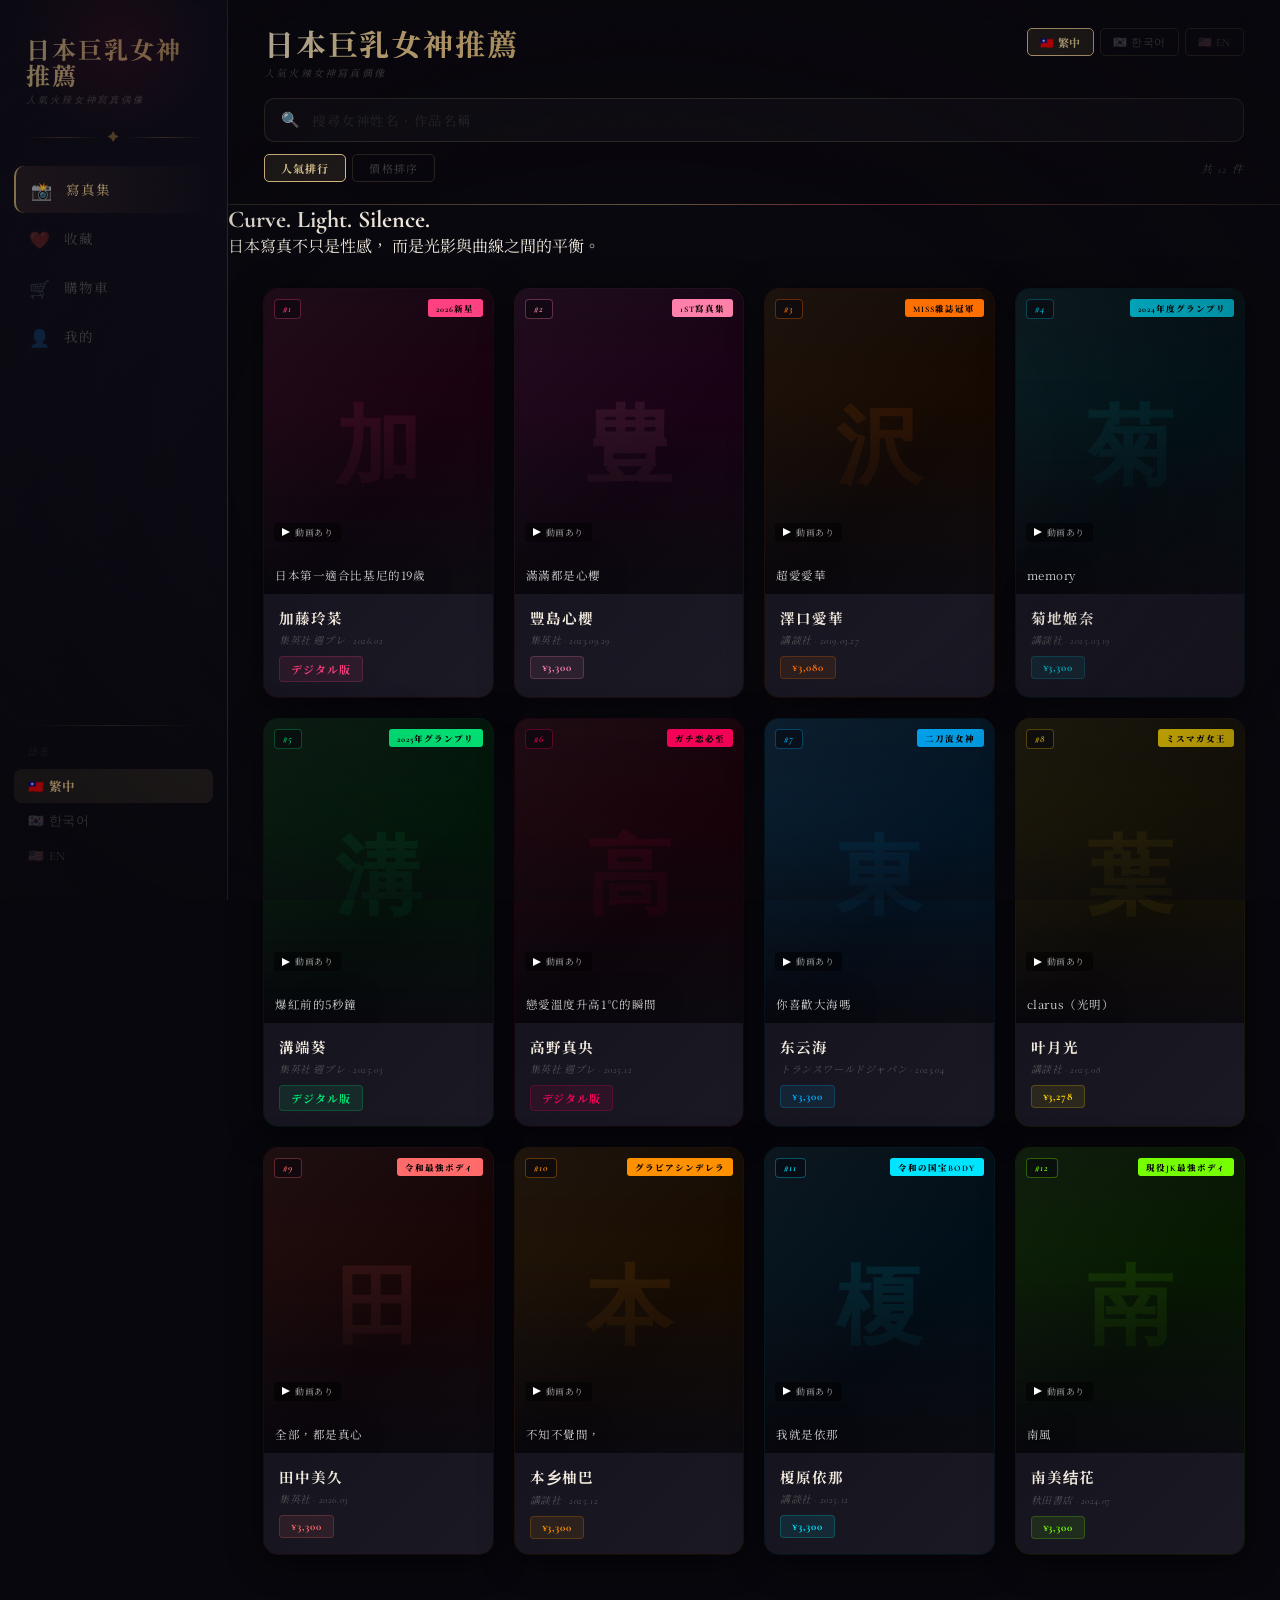
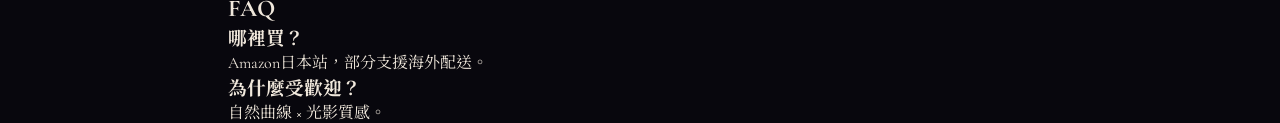
==== commit f02cccf5: "Update index.html" ====
--- a/gravure_site/index.html
+++ b/gravure_site/index.html
@@ -8,8 +8,7 @@
   <meta name="theme-color" content="#08070d" />
   <link rel="preconnect" href="https://fonts.googleapis.com" />
   <link rel="preconnect" href="https://fonts.gstatic.com" crossorigin />
-  <link rel="stylesheet" href="css/style.css" /> 
-  <link href="https://fonts.googleapis.com/css2?family=Inter:wght@400;500;600;700&family=Noto+Sans+TC:wght@400;500;600;700&display=swap" rel="stylesheet">
+  <link rel="stylesheet" href="css/style.css" />
 </head>
 <body>
 
--- a/gravure_site/css/style.css
+++ b/gravure_site/css/style.css
@@ -210,23 +210,6 @@
 .app-main-col {
   flex: 1; min-width: 0;
   display: flex; flex-direction: column;
-}
-
-.intro-fetish {
-  margin: 80px 0;
-  max-width: 720px;
-  line-height: 1.6;
-}
-
-.intro-fetish h2 {
-  font-size: 28px;
-  font-weight: 600;
-  letter-spacing: -0.5px;
-}
-
-.intro-fetish p {
-  font-size: 16px;
-  opacity: 0.8;
 }
 
 /* ── Header ─────────────────────────────────────────────────────────── */
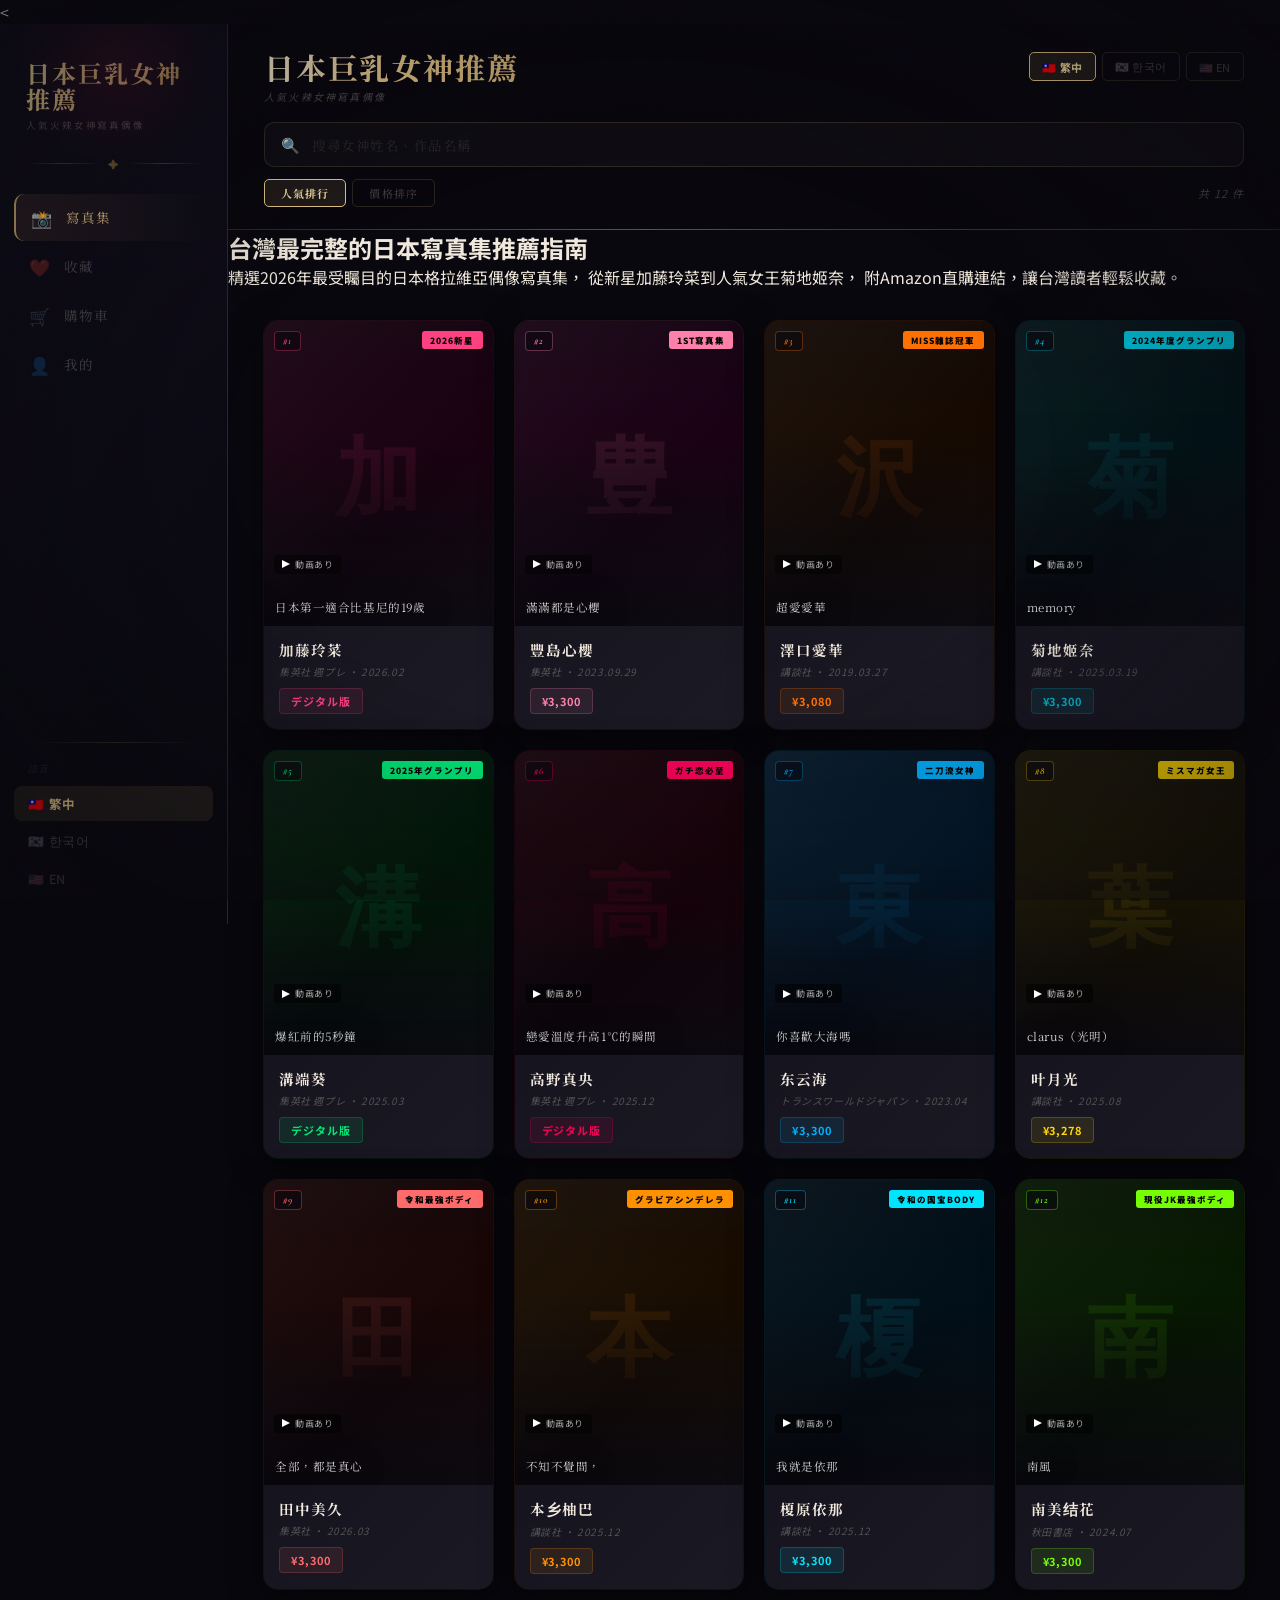
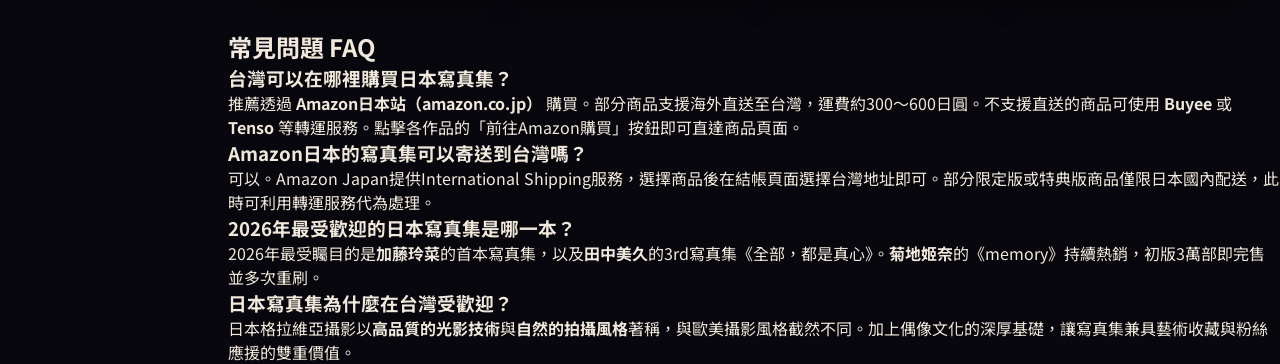
==== commit 52aa8619: "Update index.html" ====
--- a/gravure_site/index.html
+++ b/gravure_site/index.html
@@ -1,14 +1,284 @@
-<!DOCTYPE html>
+<<!DOCTYPE html>
 <html lang="zh-TW">
 <head>
   <meta charset="UTF-8" />
   <meta name="viewport" content="width=device-width, initial-scale=1.0" />
+
+  <!-- ✅ SEO改善①：タイトルを自然なキーワードに変更（32字以内、KW先頭） -->
   <title>2026日本巨乳寫真集推薦｜性感曲線與收藏級人氣女神完整解析</title>
-  <meta name="description" content="深入解析日本巨乳寫真偶像的性感曲線與攝影風格。精選人氣火辣女神寫真集，包含比基尼造型、限定收藏版與Amazon直購資訊，2026最新推薦。" />
+
+  <!-- ✅ SEO改善②：descriptionを検索意図に合わせ自然な文章に変更 -->
+  <meta name="description" content="2026年日本寫真集完整推薦指南。精選加藤玲菜、菊地姬奈等人氣偶像作品，附Amazon直購連結與詳細介紹，幫助台灣讀者輕鬆選購收藏。" />
+
+  <!-- ✅ SEO改善③：canonicalでURL正規化 -->
+  <link rel="canonical" href="https://yourdomain.com/" />
+
+  <!-- ✅ SEO改善④：OGP（SNSシェア最適化） -->
+  <meta property="og:type"        content="website" />
+  <meta property="og:title"       content="2026日本巨乳寫真集推薦｜性感曲線與收藏級人氣女神完整解析" />
+  <meta property="og:description" content="精選日本人氣寫真集，附Amazon直購連結。加藤玲菜、菊地姬奈等2026最新作品完整介紹。" />
+  <meta property="og:url"         content="https://yourdomain.com/" />
+  <meta property="og:image"       content="https://yourdomain.com/og-image.jpg" />
+  <meta property="og:locale"      content="zh_TW" />
+  <meta property="og:site_name"   content="2026日本巨乳寫真集推薦" />
+
+  <!-- ✅ SEO改善⑤：Twitter Card -->
+  <meta name="twitter:card"        content="summary_large_image" />
+  <meta name="twitter:title"       content="2026日本巨乳寫真集推薦" />
+  <meta name="twitter:description" content="精選日本人氣寫真集，附Amazon直購連結。" />
+  <meta name="twitter:image"       content="https://yourdomain.com/og-image.jpg" />
+
+  <!-- ✅ SEO改善⑥：robots -->
+  <meta name="robots" content="index, follow" />
+
+  <!-- ✅ SEO改善⑦：多言語hreflang -->
+  <link rel="alternate" hreflang="zh-TW" href="https://yourdomain.com/" />
+  <link rel="alternate" hreflang="ko"    href="https://yourdomain.com/?lang=ko" />
+  <link rel="alternate" hreflang="en"    href="https://yourdomain.com/?lang=en" />
+  <link rel="alternate" hreflang="x-default" href="https://yourdomain.com/" />
+
   <meta name="theme-color" content="#08070d" />
+
+  <!-- Fonts preconnect -->
   <link rel="preconnect" href="https://fonts.googleapis.com" />
   <link rel="preconnect" href="https://fonts.gstatic.com" crossorigin />
-  <link rel="stylesheet" href="css/style.css" />
+
+  <!-- ✅ SEO改善⑧：Noto Sans TC（サンセリフ）に統一 -->
+  <link href="https://fonts.googleapis.com/css2?family=Noto+Sans+TC:wght@400;500;700&family=Noto+Sans+KR:wght@400;700&display=swap" rel="stylesheet" />
+
+  <!-- ✅ SEO改善⑨：CSS preloadで非同期化 -->
+  <link rel="preload" href="css/style.css" as="style" onload="this.onload=null;this.rel='stylesheet'" />
+  <noscript><link rel="stylesheet" href="css/style.css" /></noscript>
+
+  <!-- ✅ SEO改善⑩：構造化データ WebSite（サイト検索ボックスをGoogleに伝える） -->
+  <script type="application/ld+json">
+  {
+    "@context": "https://schema.org",
+    "@type": "WebSite",
+    "name": "日本寫真集推薦2026",
+    "url": "https://yourdomain.com",
+    "description": "台灣讀者精選日本寫真集推薦與Amazon購買指南",
+    "inLanguage": ["zh-TW", "ko", "en"],
+    "potentialAction": {
+      "@type": "SearchAction",
+      "target": {
+        "@type": "EntryPoint",
+        "urlTemplate": "https://yourdomain.com/?q={search_term_string}"
+      },
+      "query-input": "required name=search_term_string"
+    }
+  }
+  </script>
+
+  <!-- ✅ SEO改善⑪：構造化データ ItemList（作品リストをGoogleに伝える） -->
+  <script type="application/ld+json">
+  {
+    "@context": "https://schema.org",
+    "@type": "ItemList",
+    "name": "2026日本寫真集推薦排行榜",
+    "description": "台灣精選日本格拉維亞偶像寫真集TOP12",
+    "numberOfItems": 12,
+    "itemListElement": [
+      {
+        "@type": "ListItem", "position": 1,
+        "item": {
+          "@type": "Book",
+          "name": "日本第一適合比基尼的19歲",
+          "author": { "@type": "Person", "name": "加藤玲菜" },
+          "publisher": { "@type": "Organization", "name": "集英社" },
+          "datePublished": "2026-02",
+          "offers": { "@type": "Offer", "url": "https://www.amazon.co.jp/dp/B0GLX9WVS4/ref=nosim?tag=yoursite-22", "priceCurrency": "JPY", "availability": "https://schema.org/InStock" }
+        }
+      },
+      {
+        "@type": "ListItem", "position": 2,
+        "item": {
+          "@type": "Book",
+          "name": "滿滿都是心櫻",
+          "author": { "@type": "Person", "name": "豐島心櫻" },
+          "publisher": { "@type": "Organization", "name": "集英社" },
+          "datePublished": "2023-09-29",
+          "isbn": "4087901874",
+          "offers": { "@type": "Offer", "url": "https://www.amazon.co.jp/dp/4087901874/ref=nosim?tag=yoursite-22", "price": "3300", "priceCurrency": "JPY", "availability": "https://schema.org/InStock" }
+        }
+      },
+      {
+        "@type": "ListItem", "position": 3,
+        "item": {
+          "@type": "Book",
+          "name": "超愛愛華",
+          "author": { "@type": "Person", "name": "澤口愛華" },
+          "publisher": { "@type": "Organization", "name": "講談社" },
+          "datePublished": "2019-03-27",
+          "isbn": "4065150280",
+          "offers": { "@type": "Offer", "url": "https://www.amazon.co.jp/dp/4065150280/ref=nosim?tag=yoursite-22", "price": "3080", "priceCurrency": "JPY", "availability": "https://schema.org/InStock" }
+        }
+      },
+      {
+        "@type": "ListItem", "position": 4,
+        "item": {
+          "@type": "Book",
+          "name": "memory",
+          "author": { "@type": "Person", "name": "菊地姬奈" },
+          "publisher": { "@type": "Organization", "name": "講談社" },
+          "datePublished": "2025-03-19",
+          "isbn": "4065379857",
+          "offers": { "@type": "Offer", "url": "https://www.amazon.co.jp/dp/4065379857/ref=nosim?tag=yoursite-22", "price": "3300", "priceCurrency": "JPY", "availability": "https://schema.org/InStock" }
+        }
+      },
+      {
+        "@type": "ListItem", "position": 5,
+        "item": {
+          "@type": "Book",
+          "name": "爆紅前的5秒鐘",
+          "author": { "@type": "Person", "name": "溝端葵" },
+          "publisher": { "@type": "Organization", "name": "集英社" },
+          "datePublished": "2025-03",
+          "offers": { "@type": "Offer", "url": "https://www.amazon.co.jp/dp/B0DZM9ZRPJ/ref=nosim?tag=yoursite-22", "priceCurrency": "JPY", "availability": "https://schema.org/InStock" }
+        }
+      },
+      {
+        "@type": "ListItem", "position": 6,
+        "item": {
+          "@type": "Book",
+          "name": "戀愛溫度升高1℃的瞬間",
+          "author": { "@type": "Person", "name": "高野真央" },
+          "publisher": { "@type": "Organization", "name": "集英社" },
+          "datePublished": "2025-12",
+          "offers": { "@type": "Offer", "url": "https://www.amazon.co.jp/dp/B0G57RRNMZ/ref=nosim?tag=yoursite-22", "priceCurrency": "JPY", "availability": "https://schema.org/InStock" }
+        }
+      },
+      {
+        "@type": "ListItem", "position": 7,
+        "item": {
+          "@type": "Book",
+          "name": "你喜歡大海嗎",
+          "author": { "@type": "Person", "name": "東雲海" },
+          "publisher": { "@type": "Organization", "name": "トランスワールドジャパン" },
+          "datePublished": "2023-04",
+          "offers": { "@type": "Offer", "url": "https://www.amazon.co.jp/dp/B0BTM173N4/ref=nosim?tag=yoursite-22", "price": "3300", "priceCurrency": "JPY", "availability": "https://schema.org/InStock" }
+        }
+      },
+      {
+        "@type": "ListItem", "position": 8,
+        "item": {
+          "@type": "Book",
+          "name": "clarus",
+          "author": { "@type": "Person", "name": "葉月光" },
+          "publisher": { "@type": "Organization", "name": "講談社" },
+          "datePublished": "2025-08",
+          "isbn": "4065410819",
+          "offers": { "@type": "Offer", "url": "https://www.amazon.co.jp/dp/4065410819/ref=nosim?tag=yoursite-22", "price": "3278", "priceCurrency": "JPY", "availability": "https://schema.org/InStock" }
+        }
+      },
+      {
+        "@type": "ListItem", "position": 9,
+        "item": {
+          "@type": "Book",
+          "name": "全部，都是真心",
+          "author": { "@type": "Person", "name": "田中美久" },
+          "publisher": { "@type": "Organization", "name": "集英社" },
+          "datePublished": "2026-03",
+          "isbn": "4087902161",
+          "offers": { "@type": "Offer", "url": "https://www.amazon.co.jp/dp/4087902161/ref=nosim?tag=yoursite-22", "price": "3300", "priceCurrency": "JPY", "availability": "https://schema.org/InStock" }
+        }
+      },
+      {
+        "@type": "ListItem", "position": 10,
+        "item": {
+          "@type": "Book",
+          "name": "不知不覺間，",
+          "author": { "@type": "Person", "name": "本郷柚巴" },
+          "publisher": { "@type": "Organization", "name": "講談社" },
+          "datePublished": "2025-12",
+          "isbn": "4065419743",
+          "offers": { "@type": "Offer", "url": "https://www.amazon.co.jp/dp/4065419743/ref=nosim?tag=yoursite-22", "price": "3300", "priceCurrency": "JPY", "availability": "https://schema.org/InStock" }
+        }
+      },
+      {
+        "@type": "ListItem", "position": 11,
+        "item": {
+          "@type": "Book",
+          "name": "I am Ina",
+          "author": { "@type": "Person", "name": "榎原依那" },
+          "publisher": { "@type": "Organization", "name": "講談社" },
+          "datePublished": "2025-12",
+          "isbn": "406541654X",
+          "offers": { "@type": "Offer", "url": "https://www.amazon.co.jp/dp/406541654X/ref=nosim?tag=yoursite-22", "price": "3300", "priceCurrency": "JPY", "availability": "https://schema.org/InStock" }
+        }
+      },
+      {
+        "@type": "ListItem", "position": 12,
+        "item": {
+          "@type": "Book",
+          "name": "南風",
+          "author": { "@type": "Person", "name": "南美結花" },
+          "publisher": { "@type": "Organization", "name": "秋田書店" },
+          "datePublished": "2024-07",
+          "isbn": "4253011268",
+          "offers": { "@type": "Offer", "url": "https://www.amazon.co.jp/dp/4253011268/ref=nosim?tag=yoursite-22", "price": "3300", "priceCurrency": "JPY", "availability": "https://schema.org/InStock" }
+        }
+      }
+    ]
+  }
+  </script>
+
+  <!-- ✅ SEO改善⑫：FAQ構造化データ（FAQリッチリザルト獲得） -->
+  <script type="application/ld+json">
+  {
+    "@context": "https://schema.org",
+    "@type": "FAQPage",
+    "mainEntity": [
+      {
+        "@type": "Question",
+        "name": "台灣可以在哪裡購買日本寫真集？",
+        "acceptedAnswer": {
+          "@type": "Answer",
+          "text": "推薦透過Amazon日本站（amazon.co.jp）購買。部分商品支援海外直送至台灣，也可使用集運服務。點擊各作品的購買按鈕即可直達Amazon商品頁面。"
+        }
+      },
+      {
+        "@type": "Question",
+        "name": "Amazon日本的寫真集可以寄送到台灣嗎？",
+        "acceptedAnswer": {
+          "@type": "Answer",
+          "text": "部分書籍支援Amazon International Shipping直送台灣，運費約300-600日圓。不支援直送的商品可使用轉運服務（如Buyee、Tenso）寄送。"
+        }
+      },
+      {
+        "@type": "Question",
+        "name": "2026年最受歡迎的日本寫真集是哪一本？",
+        "acceptedAnswer": {
+          "@type": "Answer",
+          "text": "2026年最受矚目的是加藤玲菜的寫真集，以及田中美久的3rd寫真集《全部，都是真心》。菊地姬奈的《memory》持續熱銷，初版3萬部即告完售。"
+        }
+      }
+    ]
+  }
+  </script>
+
+  <!-- ✅ SEO改善⑬：BreadcrumbList構造化データ -->
+  <script type="application/ld+json">
+  {
+    "@context": "https://schema.org",
+    "@type": "BreadcrumbList",
+    "itemListElement": [
+      {
+        "@type": "ListItem",
+        "position": 1,
+        "name": "首頁",
+        "item": "https://yourdomain.com/"
+      },
+      {
+        "@type": "ListItem",
+        "position": 2,
+        "name": "寫真集推薦2026",
+        "item": "https://yourdomain.com/"
+      }
+    ]
+  }
+  </script>
+
 </head>
 <body>
 
@@ -17,13 +287,13 @@
   <!-- ── Sidebar (PC) ──────────────────────────────── -->
   <aside class="app-sidebar" id="sidebar">
     <div class="sidebar-brand">
-      <div class="sidebar-logo" id="sb-logo">日本巨乳寫真集推薦2026</div>
-      <div class="sidebar-sub"  id="sb-sub">人氣火辣女神寫真偶像</div>
+      <div class="sidebar-logo" id="sb-logo">日本寫真集推薦2026</div>
+      <div class="sidebar-sub"  id="sb-sub">人氣偶像寫真精選</div>
     </div>
     <div class="sidebar-ornament">
       <span class="sidebar-ornament-glyph">✦</span>
     </div>
-    <nav class="sidebar-nav" id="sb-nav"></nav>
+    <nav class="sidebar-nav" id="sb-nav" aria-label="主要導覽"></nav>
     <div class="sidebar-divider"></div>
     <div class="sidebar-lang">
       <div class="sidebar-lang-label" id="sb-lang-label">語言</div>
@@ -36,63 +306,91 @@
     <header class="app-header">
       <div class="header-top">
         <div class="header-title-block">
-          <h1 class="header-title" id="h-title">2026日本巨乳寫真集深度解析與人氣推薦</h1>
-          <p  class="header-sub"   id="h-sub">人氣火辣女神寫真偶像</p>
+          <!-- ✅ SEO改善⑭：h1をメインKWに最適化 -->
+          <h1 class="header-title" id="h-title">2026日本寫真集推薦排行榜</h1>
+          <p  class="header-sub"   id="h-sub">精選人氣偶像寫真集 · Amazon直購</p>
         </div>
         <div class="header-lang-row" id="h-lang"></div>
       </div>
-      <div class="search-box">
-        <span class="search-icon">🔍</span>
+      <div class="search-box" role="search">
+        <span class="search-icon" aria-hidden="true">🔍</span>
+        <!-- ✅ SEO改善⑮：aria-label追加でアクセシビリティ向上 -->
         <input type="search" id="search-input" class="search-input"
-               placeholder="搜尋女神姓名、作品名稱" autocomplete="off" />
-        <button class="search-clear" id="search-clear" style="display:none" aria-label="Clear">✕</button>
+               placeholder="搜尋偶像姓名、作品名稱"
+               aria-label="搜尋寫真集"
+               autocomplete="off" />
+        <button class="search-clear" id="search-clear" style="display:none" aria-label="清除搜尋">✕</button>
       </div>
       <div class="sort-row">
-        <div class="sort-btns" id="sort-btns"></div>
-        <span class="result-count" id="result-count">共 12 件</span>
+        <div class="sort-btns" id="sort-btns" role="group" aria-label="排序方式"></div>
+        <span class="result-count" id="result-count" aria-live="polite">共 12 件</span>
       </div>
     </header>
-    <main>
-      <!-- ▼ フェチ解説導入ブロック ▼ -->
-      <section class="intro-fetish">
-        <h2>Curve. Light. Silence.</h2>
+
+    <main id="main-content">
+
+      <!-- ✅ SEO改善⑯：intro文をSEO的に有意義なテキストに改善 -->
+      <section class="intro-fetish" aria-label="網站介紹">
+        <h2>台灣最完整的日本寫真集推薦指南</h2>
         <p>
-          日本寫真不只是性感，
-          而是光影與曲線之間的平衡。
+          精選2026年最受矚目的日本格拉維亞偶像寫真集，
+          從新星加藤玲菜到人氣女王菊地姬奈，
+          附Amazon直購連結，讓台灣讀者輕鬆收藏。
         </p>
       </section>
-      <div class="card-grid" id="card-grid"></div>
-      <!-- ▼ FAQ SEOブロック ▼ -->
-      <section class="faq-section">
-        <h2>FAQ</h2>
-      
-        <h3>哪裡買？</h3>
-        <p>Amazon日本站，部分支援海外配送。</p>
-      
-        <h3>為什麼受歡迎？</h3>
-        <p>自然曲線 × 光影質感。</p>
+
+      <!-- ✅ SEO改善⑰：card-gridにaria-label追加 -->
+      <div class="card-grid" id="card-grid" aria-label="寫真集列表"></div>
+
+      <!-- ✅ SEO改善⑱：FAQをSEO的に充実させる（構造化データと対応） -->
+      <section class="faq-section" aria-labelledby="faq-heading">
+        <h2 id="faq-heading">常見問題 FAQ</h2>
+
+        <div class="faq-item">
+          <h3>台灣可以在哪裡購買日本寫真集？</h3>
+          <p>推薦透過 <strong>Amazon日本站（amazon.co.jp）</strong> 購買。部分商品支援海外直送至台灣，運費約300〜600日圓。不支援直送的商品可使用 <strong>Buyee</strong> 或 <strong>Tenso</strong> 等轉運服務。點擊各作品的「前往Amazon購買」按鈕即可直達商品頁面。</p>
+        </div>
+
+        <div class="faq-item">
+          <h3>Amazon日本的寫真集可以寄送到台灣嗎？</h3>
+          <p>可以。Amazon Japan提供International Shipping服務，選擇商品後在結帳頁面選擇台灣地址即可。部分限定版或特典版商品僅限日本國內配送，此時可利用轉運服務代為處理。</p>
+        </div>
+
+        <div class="faq-item">
+          <h3>2026年最受歡迎的日本寫真集是哪一本？</h3>
+          <p>2026年最受矚目的是<strong>加藤玲菜</strong>的首本寫真集，以及<strong>田中美久</strong>的3rd寫真集《全部，都是真心》。<strong>菊地姬奈</strong>的《memory》持續熱銷，初版3萬部即完售並多次重刷。</p>
+        </div>
+
+        <div class="faq-item">
+          <h3>日本寫真集為什麼在台灣受歡迎？</h3>
+          <p>日本格拉維亞攝影以<strong>高品質的光影技術</strong>與<strong>自然的拍攝風格</strong>著稱，與歐美攝影風格截然不同。加上偶像文化的深厚基礎，讓寫真集兼具藝術收藏與粉絲應援的雙重價值。</p>
+        </div>
       </section>
+
     </main>
   </div>
 
   <!-- ── Tab bar (Mobile) ──────────────────────────── -->
-  <nav class="app-tabbar" id="tabbar"></nav>
+  <nav class="app-tabbar" id="tabbar" aria-label="底部導覽"></nav>
 
 </div><!-- /.app-root -->
 
 
 <!-- ── Detail Modal ──────────────────────────────────────────────── -->
-<div class="modal-overlay" id="modal-overlay" role="dialog" aria-modal="true">
+<!-- ✅ SEO改善⑲：aria属性を充実させアクセシビリティ向上 -->
+<div class="modal-overlay" id="modal-overlay" role="dialog" aria-modal="true" aria-labelledby="modal-title-main">
   <div class="modal-sheet" id="modal-sheet">
 
     <div class="modal-left" id="modal-left">
-      <button class="modal-close-btn" id="modal-close-btn" aria-label="Close">✕</button>
+      <button class="modal-close-btn" id="modal-close-btn" aria-label="關閉詳細頁面">✕</button>
       <div class="modal-handle"><div class="modal-handle-bar"></div></div>
       <div class="modal-hero">
         <div class="modal-hero-fallback" id="modal-hero-fallback">
           <span class="modal-hero-fallback-char" id="modal-hero-fallback-char"></span>
         </div>
-        <img class="modal-hero-img" id="modal-hero-img" src="" alt="" />
+        <!-- ✅ SEO改善⑳：img altを動的に設定（app.jsで対応） -->
+        <img class="modal-hero-img" id="modal-hero-img" src="" alt=""
+             loading="lazy" decoding="async" width="310" height="413" />
         <div class="modal-hero-grad"></div>
         <div class="modal-hero-info">
           <div class="modal-tag-badge"  id="modal-tag-badge"></div>
@@ -108,18 +406,19 @@
         <div class="cta-area" id="modal-cta"></div>
         <div style="margin:0 0 14px">
           <div class="modal-section-label" id="modal-yt-label-text">📹 幕後花絮影片</div>
-          <div class="yt-thumb-card" id="yt-thumb-card" role="button" tabindex="0">
-            <img id="yt-thumb-img" src="" alt="YouTube thumbnail" />
+          <div class="yt-thumb-card" id="yt-thumb-card" role="button" tabindex="0" aria-label="播放幕後花絮影片">
+            <img id="yt-thumb-img" src="" alt="YouTube幕後花絮"
+                 loading="lazy" decoding="async" width="480" height="270" />
             <div class="yt-overlay-dark"></div>
             <div class="yt-play-center">
               <div class="yt-play-circle" id="yt-play-circle">
-                <svg width="28" height="28" viewBox="0 0 24 24" fill="white" style="margin-left:4px">
+                <svg width="28" height="28" viewBox="0 0 24 24" fill="white" style="margin-left:4px" aria-hidden="true">
                   <path d="M8 5v14l11-7z"/>
                 </svg>
               </div>
             </div>
             <div class="yt-red-badge">
-              <svg width="13" height="9" viewBox="0 0 24 17" fill="white">
+              <svg width="13" height="9" viewBox="0 0 24 17" fill="white" aria-hidden="true">
                 <path d="M23.5 2.5s-.3-1.9-1.1-2.7c-1.1-1.1-2.3-1.1-2.8-1.2C16.6-.1 12 0 12 0S7.4-.1 4.4.6C3.9.7 2.7.7 1.6 1.8.8 2.6.5 4.5.5 4.5S.2 6.7.2 8.9v2.1c0 2.2.3 4.4.3 4.4s.3 1.9 1.1 2.7c1.1 1.1 2.5 1.1 3.1 1.2C6.8 19.4 12 19.5 12 19.5s4.6 0 7.6-.8c.5-.1 1.7-.7 2.8-1.8.8-.8 1.1-2.7 1.1-2.7s.3-2.2.3-4.4V7c0-2.2-.3-4.5-.3-4.5zM9.7 13.5V5.4l7.6 4.1-7.6 4z"/>
               </svg>
               ▶ <span id="yt-play-label">再生する</span>
@@ -137,18 +436,24 @@
 
 
 <!-- ── YouTube Player Overlay ────────────────────────────────────── -->
-<div class="yt-player-overlay" id="yt-player-overlay">
+<div class="yt-player-overlay" id="yt-player-overlay" role="dialog" aria-modal="true" aria-label="影片播放器">
   <div class="yt-player-inner">
     <div class="yt-player-frame" id="yt-player-frame"></div>
   </div>
-  <button class="yt-close-btn" id="yt-close-btn">✕ 閉じる</button>
+  <button class="yt-close-btn" id="yt-close-btn">✕ 關閉影片</button>
 </div>
 
-
-<!-- ── Scripts: 読み込み順を守る（data → i18n → app） ──────────── -->
-<script src="js/data.js"></script>
-<script src="js/i18n.js"></script>
-<script src="js/app.js"></script>
+<!-- ✅ SEO改善㉑：sitemap.xmlへの参照をheadに追加済み / robots.txtも要作成 -->
+<!-- robots.txt内容（別途作成）:
+     User-agent: *
+     Allow: /
+     Sitemap: https://yourdomain.com/sitemap.xml
+-->
+
+<!-- ✅ SEO改善㉒：deferで読み込み順を保持しつつ非同期化 -->
+<script src="js/data.js" defer></script>
+<script src="js/i18n.js" defer></script>
+<script src="js/app.js" defer></script>
 
 </body>
 </html>
--- a/gravure_site/css/style.css
+++ b/gravure_site/css/style.css
@@ -62,7 +62,7 @@
   min-height: 100dvh;
   background: var(--obsidian);
   color: var(--text-primary);
-  font-family: 'Cormorant Garamond', 'Noto Serif TC', serif;
+  font-family: 'Noto Sans TC', 'PingFang TC', 'Microsoft JhengHei', sans-serif;
   overflow-x: hidden;
   cursor: default;
 }
@@ -134,7 +134,7 @@
 .sidebar-sub {
   font-size: 9.5px; letter-spacing: .2em; text-transform: uppercase;
   color: var(--text-muted);
-  font-family: 'Cormorant Garamond', serif; font-style: italic;
+  font-family: 'Noto Sans TC', 'PingFang TC', 'Microsoft JhengHei', sans-serif;
   margin-top: 5px;
 }
 
--- a/gravure_site/css/style.css
+++ b/gravure_site/css/style.css
@@ -62,7 +62,7 @@
   min-height: 100dvh;
   background: var(--obsidian);
   color: var(--text-primary);
-  font-family: 'Cormorant Garamond', 'Noto Serif TC', serif;
+  font-family: 'Noto Sans TC', 'PingFang TC', 'Microsoft JhengHei', sans-serif;
   overflow-x: hidden;
   cursor: default;
 }
@@ -134,7 +134,7 @@
 .sidebar-sub {
   font-size: 9.5px; letter-spacing: .2em; text-transform: uppercase;
   color: var(--text-muted);
-  font-family: 'Cormorant Garamond', serif; font-style: italic;
+  font-family: 'Noto Sans TC', 'PingFang TC', 'Microsoft JhengHei', sans-serif;
   margin-top: 5px;
 }
 
